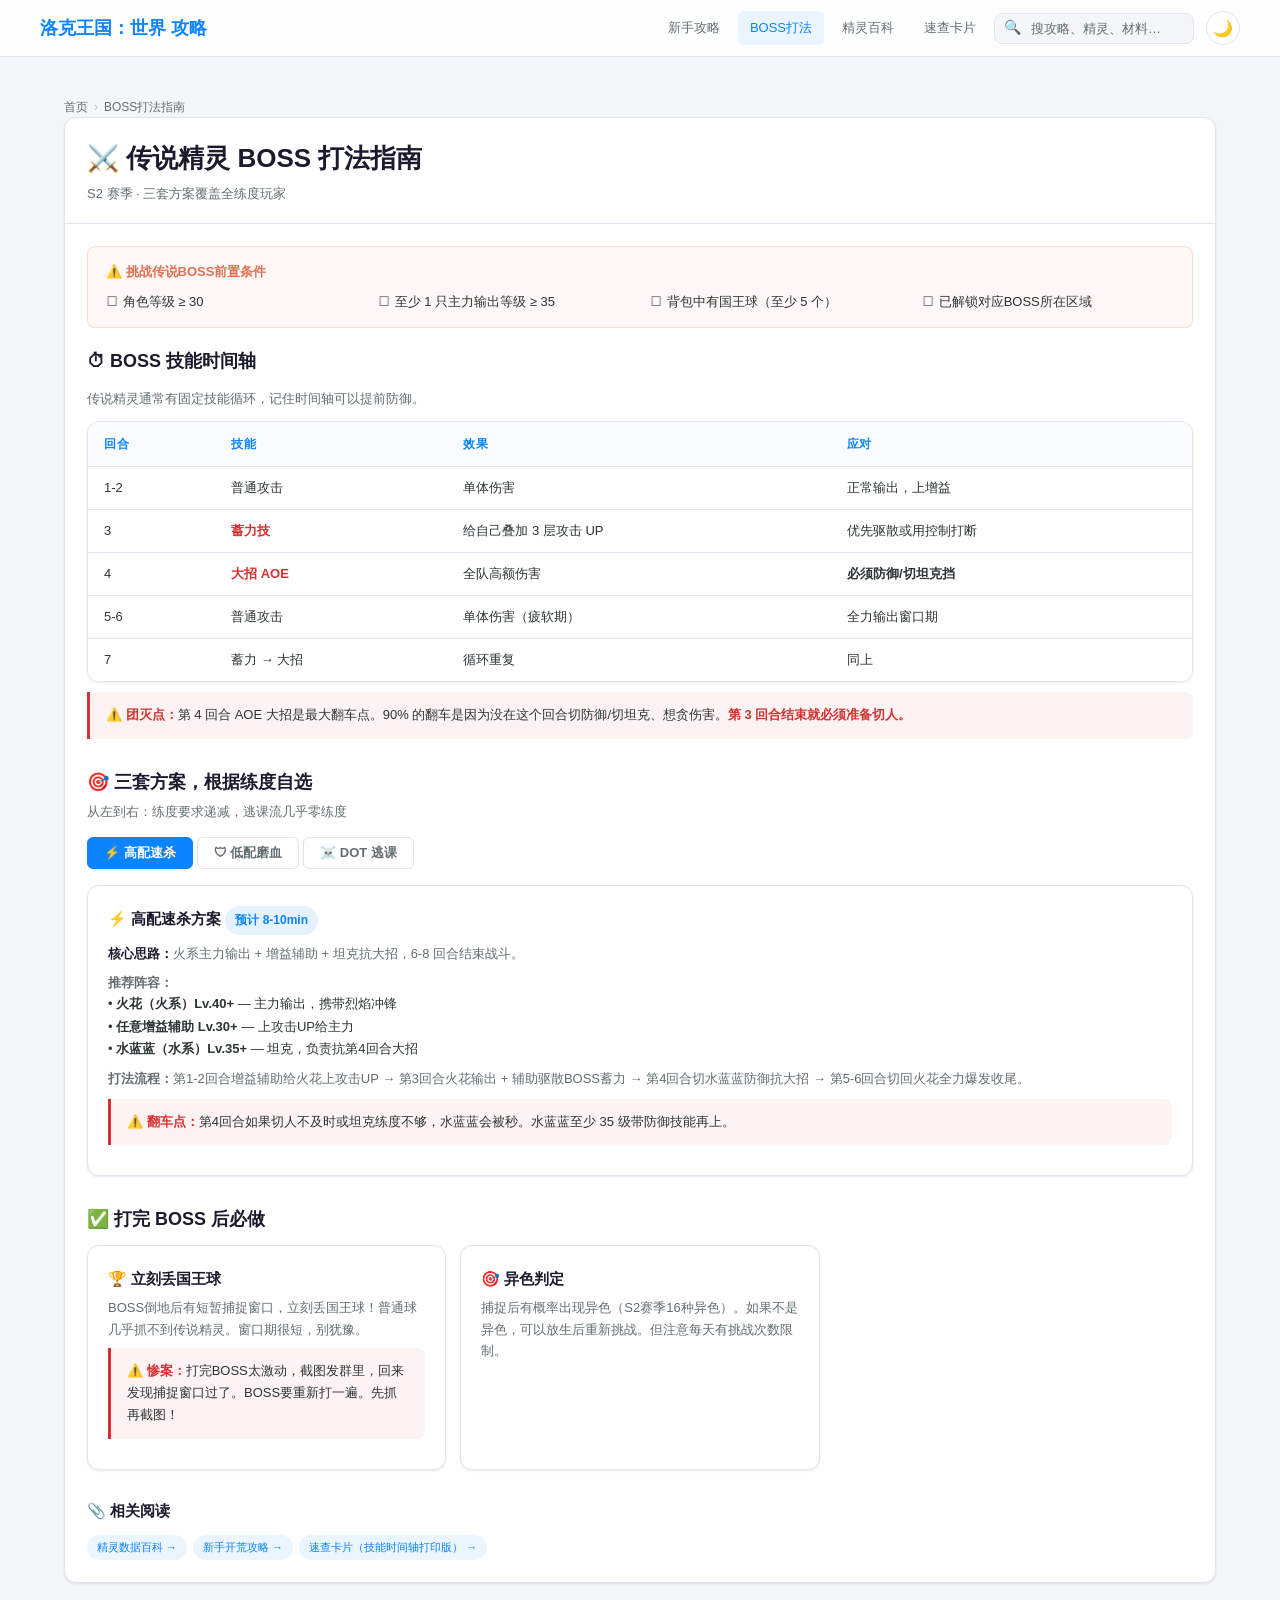
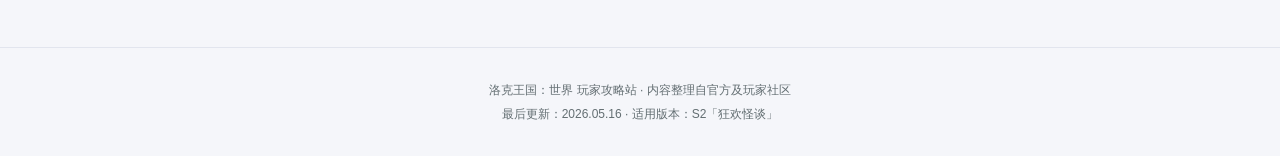
==== guide-boss.html @ e51245d8 "洛克王国世界攻略站 MVP 5个页面：首页导航枢纽、新手攻略详情（前置条件+失败点+多方案+时间预估）、BOSS打法（高配/低配/逃课三方案）、精灵数据百科（网状关联）、速查卡片（移动端打卡清单）  " ====
<!DOCTYPE html>
<html lang="zh-CN">
<head>
<meta charset="UTF-8">
<meta name="viewport" content="width=device-width, initial-scale=1.0">
<title>BOSS打法指南 — 洛克王国：世界 攻略站</title>
<meta name="description" content="洛克王国：世界 传说精灵BOSS打法。高配速杀 / 低配磨血 / DOT逃课三套方案，附BOSS技能时间轴、失败点标注、预计耗时。">
<link rel="stylesheet" href="css/style.css">

<script type="application/ld+json">
{
  "@context": "https://schema.org",
  "@type": "Article",
  "headline": "洛克王国：世界 传说精灵BOSS打法指南 — 三套方案覆盖全练度",
  "description": "高配速杀 / 低配磨血 / DOT逃课，附BOSS技能时间轴与失败点标注。",
  "datePublished": "2026-04-10",
  "dateModified": "2026-05-16"
}
</script>
<script type="application/ld+json">
{
  "@context": "https://schema.org",
  "@type": "BreadcrumbList",
  "itemListElement": [
    { "@type": "ListItem", "position": 1, "name": "首页", "item": "https://roco-guide.example.com/" },
    { "@type": "ListItem", "position": 2, "name": "BOSS打法指南", "item": "https://roco-guide.example.com/guide-boss.html" }
  ]
}
</script>
</head>
<body>

<nav class="nav">
  <div class="nav-inner">
    <a href="index.html" class="nav-logo">洛克王国：世界 攻略</a>
    <a href="guide-newbie.html" class="nav-link">新手攻略</a>
    <a href="guide-boss.html" class="nav-link active">BOSS打法</a>
    <a href="pets.html" class="nav-link">精灵百科</a>
    <a href="quick-ref.html" class="nav-link">速查卡片</a>
    <div class="search-wrap">
      <span class="search-icon">🔍</span>
      <input type="text" class="search-input" placeholder="搜攻略、精灵、材料…" id="searchInput" autocomplete="off">
      <div class="search-results" id="searchResults"></div>
    </div>
    <button class="theme-toggle" onclick="toggleTheme()" title="切换亮色/暗色模式">🌙</button>
  </div>
</nav>

<main class="main">

  <nav class="breadcrumb" aria-label="面包屑导航">
    <a href="index.html">首页</a> <span class="sep">›</span> BOSS打法指南
  </nav>

  <article class="guide-card">

    <div class="guide-card-header">
      <div>
        <h1 style="font-size:clamp(20px,3.5vw,26px);font-weight:800;color:var(--text-heading);">⚔️ 传说精灵 BOSS 打法指南</h1>
        <p style="font-size:13px;color:var(--text-dim);margin-top:2px;">S2 赛季 · 三套方案覆盖全练度玩家</p>
      </div>
    </div>

    <div class="guide-card-body">

      <!-- 前置条件 -->
      <div class="prereq-list">
        <h4>⚠️ 挑战传说BOSS前置条件</h4>
        <ul>
          <li>角色等级 ≥ 30</li>
          <li>至少 1 只主力输出等级 ≥ 35</li>
          <li>背包中有国王球（至少 5 个）</li>
          <li>已解锁对应BOSS所在区域</li>
        </ul>
      </div>

      <!-- BOSS 技能时间轴 — 速查卡片风格 -->
      <section style="margin-bottom:28px;">
        <h2 style="font-size:18px;font-weight:700;color:var(--text-heading);margin-bottom:12px;">⏱ BOSS 技能时间轴</h2>
        <p style="font-size:13px;color:var(--text-dim);margin-bottom:10px;">传说精灵通常有固定技能循环，记住时间轴可以提前防御。</p>

        <div class="table-wrap">
          <table>
            <thead>
              <tr><th>回合</th><th>技能</th><th>效果</th><th>应对</th></tr>
            </thead>
            <tbody>
              <tr><td>1-2</td><td>普通攻击</td><td>单体伤害</td><td>正常输出，上增益</td></tr>
              <tr><td>3</td><td><span style="color:var(--danger);font-weight:600;">蓄力技</span></td><td>给自己叠加 3 层攻击 UP</td><td>优先驱散或用控制打断</td></tr>
              <tr><td>4</td><td><span style="color:var(--danger);font-weight:600;">大招 AOE</span></td><td>全队高额伤害</td><td><strong>必须防御/切坦克挡</strong></td></tr>
              <tr><td>5-6</td><td>普通攻击</td><td>单体伤害（疲软期）</td><td>全力输出窗口期</td></tr>
              <tr><td>7</td><td>蓄力 → 大招</td><td>循环重复</td><td>同上</td></tr>
            </tbody>
          </table>
        </div>

        <div class="fail-point" style="margin-top:10px;">
          <strong>⚠️ 团灭点：</strong>第 4 回合 AOE 大招是最大翻车点。90% 的翻车是因为没在这个回合切防御/切坦克、想贪伤害。<strong>第 3 回合结束就必须准备切人。</strong>
        </div>
      </section>

      <!-- 三套方案 -->
      <section id="solutions" style="margin-bottom:28px;">
        <h2 style="font-size:18px;font-weight:700;color:var(--text-heading);margin-bottom:4px;">🎯 三套方案，根据练度自选</h2>
        <p style="font-size:13px;color:var(--text-dim);margin-bottom:14px;">从左到右：练度要求递减，逃课流几乎零练度</p>

        <div class="solution-tabs">
          <button class="solution-tab active" onclick="switchBossSolution(this, 'boss-high')">⚡ 高配速杀</button>
          <button class="solution-tab" onclick="switchBossSolution(this, 'boss-low')">🛡 低配磨血</button>
          <button class="solution-tab" onclick="switchBossSolution(this, 'boss-cheese')">☠️ DOT 逃课</button>
        </div>

        <!-- 高配速杀 -->
        <div class="solution-content" id="boss-high">
          <div class="card" style="margin-top:12px;">
            <h3>⚡ 高配速杀方案 <span class="time-badge">预计 8-10min</span></h3>
            <div style="margin-top:8px;">
              <p style="font-size:13px;color:var(--text-dim);margin-bottom:8px;"><strong style="color:var(--text-heading);">核心思路：</strong>火系主力输出 + 增益辅助 + 坦克抗大招，6-8 回合结束战斗。</p>
              <p><strong>推荐阵容：</strong></p>
              <ul style="list-style:none;font-size:13px;">
                <li>• <strong>火花（火系）Lv.40+</strong> — 主力输出，携带烈焰冲锋</li>
                <li>• <strong>任意增益辅助 Lv.30+</strong> — 上攻击UP给主力</li>
                <li>• <strong>水蓝蓝（水系）Lv.35+</strong> — 坦克，负责抗第4回合大招</li>
              </ul>
              <p style="font-size:13px;color:var(--text-dim);margin-top:8px;"><strong>打法流程：</strong>第1-2回合增益辅助给火花上攻击UP → 第3回合火花输出 + 辅助驱散BOSS蓄力 → 第4回合切水蓝蓝防御抗大招 → 第5-6回合切回火花全力爆发收尾。</p>

              <div class="fail-point" style="margin-top:10px;">
                <strong>⚠️ 翻车点：</strong>第4回合如果切人不及时或坦克练度不够，水蓝蓝会被秒。水蓝蓝至少 35 级带防御技能再上。
              </div>
            </div>
          </div>
        </div>

        <!-- 低配磨血 -->
        <div class="solution-content" id="boss-low" style="display:none;">
          <div class="card" style="margin-top:12px;">
            <h3>🛡 低配磨血方案 <span class="time-badge">预计 20-25min</span></h3>
            <div style="margin-top:8px;">
              <p style="font-size:13px;color:var(--text-dim);margin-bottom:8px;"><strong style="color:var(--text-heading);">核心思路：</strong>不需要高练度输出，用双坦克轮流抗伤害 + 治疗续航，磨到BOSS技能用完。</p>
              <p><strong>推荐阵容：</strong></p>
              <ul style="list-style:none;font-size:13px;">
                <li>• <strong>水蓝蓝（水系）Lv.30+</strong> — 主坦克 + 治疗</li>
                <li>• <strong>喵喵（草系）Lv.30+</strong> — 副坦克 + 回血</li>
                <li>• <strong>任意输出 Lv.30+</strong> — 等BOSS疲软期再输出</li>
              </ul>
              <p style="font-size:13px;color:var(--text-dim);margin-top:8px;"><strong>打法流程：</strong>全程防御姿态，只在第5-6回合疲软期切换输出。BOSS蓄力放大招时双坦克轮流抗。带足回复道具。</p>

              <div class="fail-point" style="margin-top:10px;">
                <strong>⚠️ 翻车点：</strong>磨血时间太长（20min+），容易注意力分散错过第4/7回合大招。建议开着技能时间轴对着打。另外回复道具要带够，至少 10 瓶高级回复药。
              </div>
            </div>
          </div>
        </div>

        <!-- DOT 逃课 -->
        <div class="solution-content" id="boss-cheese" style="display:none;">
          <div class="card" style="margin-top:12px;">
            <h3>☠️ DOT 逃课流（练度无要求）<span class="time-badge">预计 5-8min</span></h3>
            <div style="margin-top:8px;">
              <p style="font-size:13px;color:var(--text-dim);margin-bottom:8px;"><strong style="color:var(--text-heading);">核心思路：</strong>利用「毒雾」机制将BOSS增益层数转化为剧毒伤害，无视练度直接秒杀。</p>
              <p><strong>必需精灵：</strong></p>
              <ul style="list-style:none;font-size:13px;">
                <li>• <strong>嘟嘟锅（进化后）</strong> — 学「毒雾」技能</li>
                <li>• <strong>任意坦克 Lv.20+</strong> — 撑过前3回合即可</li>
              </ul>

              <ol class="step-list" style="margin-top:10px;">
                <li>坦克顶住前 3 回合，等 BOSS 叠出 <strong>3 层增益</strong></li>
                <li>第 3 回合结束时换嘟嘟锅上场</li>
                <li>第 4 回合嘟嘟锅释放<strong>「毒雾」</strong> — 3 层增益 × 毒雾倍率 = <strong style="color:var(--danger);">直接秒杀</strong></li>
              </ol>

              <div class="info-box" style="margin-top:10px;">
                <strong>原理：</strong>毒雾效果为「将目标每层增益转化为固定伤害」。传说BOSS通常在第3回合叠3层攻击UP，毒雾结算 3 层 × 转化倍率，伤害远超BOSS血量上限，直接秒杀。这个机制对所有传说BOSS都有效。
              </div>

              <div class="fail-point" style="margin-top:10px;">
                <strong>⚠️ 翻车点：</strong>必须等BOSS叠满 3 层增益再放毒雾。只叠了 1-2 层就放，伤害不够秒不掉。另外嘟嘟锅速度偏慢，如果被BOSS先手秒了就白费。建议带个加速性格的嘟嘟锅，或给嘟嘟锅先上速度UP。
              </div>
            </div>
          </div>
        </div>
      </section>

      <!-- 打完后的操作 -->
      <section style="margin-bottom:28px;">
        <h2 style="font-size:18px;font-weight:700;color:var(--text-heading);margin-bottom:10px;">✅ 打完 BOSS 后必做</h2>
        <div class="grid">
          <div class="card">
            <h3>🏆 立刻丢国王球</h3>
            <p>BOSS倒地后有短暂捕捉窗口，立刻丢国王球！普通球几乎抓不到传说精灵。窗口期很短，别犹豫。</p>
            <div class="fail-point" style="margin-top:8px;">
              <strong>⚠️ 惨案：</strong>打完BOSS太激动，截图发群里，回来发现捕捉窗口过了。BOSS要重新打一遍。先抓再截图！
            </div>
          </div>

          <div class="card">
            <h3>🎯 异色判定</h3>
            <p>捕捉后有概率出现异色（S2赛季16种异色）。如果不是异色，可以放生后重新挑战。但注意每天有挑战次数限制。</p>
          </div>
        </div>
      </section>

      <!-- 关联阅读 -->
      <section>
        <h3 style="font-size:15px;font-weight:700;color:var(--text-heading);margin-bottom:8px;">📎 相关阅读</h3>
        <div class="related-tags">
          <a href="pets.html">精灵数据百科 →</a>
          <a href="guide-newbie.html">新手开荒攻略 →</a>
          <a href="quick-ref.html">速查卡片（技能时间轴打印版） →</a>
        </div>
      </section>

    </div>
  </article>

</main>

<footer class="footer">
  <p>洛克王国：世界 玩家攻略站 · 内容整理自官方及玩家社区</p>
  <p style="margin-top:4px;">最后更新：2026.05.16 · 适用版本：S2「狂欢怪谈」</p>
</footer>

<script>
function switchBossSolution(btn, targetId) {
  btn.parentElement.querySelectorAll('.solution-tab').forEach(t => t.classList.remove('active'));
  btn.classList.add('active');
  btn.closest('section').querySelectorAll('.solution-content').forEach(c => c.style.display = 'none');
  document.getElementById(targetId).style.display = 'block';
}
</script>
<script src="js/main.js"></script>
</body>
</html>
---- css/style.css ----
/* ===== 洛克王国：世界 攻略站 — 全局样式 ===== */

/* --- 亮色主题（默认） --- */
:root {
  --bg: #f5f6fa;
  --bg-card: #ffffff;
  --bg-nav: rgba(255,255,255,0.9);
  --border: #e2e5ee;
  --text: #2d3436;
  --text-dim: #636e72;
  --text-heading: #1a1c2e;
  --accent: #0a84ff;
  --accent2: #e17055;
  --accent3: #00b894;
  --fire: #d63031;
  --water: #0984e3;
  --grass: #00b894;
  --mech: #636e72;
  --ice: #74b9ff;
  --danger: #d63031;
  --warning: #fdcb6e;
  --shadow: 0 1px 3px rgba(0,0,0,0.06), 0 1px 2px rgba(0,0,0,0.04);
  --shadow-lg: 0 8px 30px rgba(0,0,0,0.08);
  --radius: 12px;
  --radius-sm: 8px;
}

/* --- 暗色主题 --- */
[data-theme="dark"] {
  --bg: #0a0e17;
  --bg-card: #141b26;
  --bg-nav: rgba(10,14,23,0.88);
  --border: #1e2a3a;
  --text: #c8d6e5;
  --text-dim: #7a8ba0;
  --text-heading: #e8edf3;
  --accent: #4fc3f7;
  --accent2: #ffb74d;
  --accent3: #81c784;
  --fire: #ef5350;
  --water: #42a5f5;
  --grass: #66bb6a;
  --mech: #b0bec5;
  --ice: #81d4fa;
  --danger: #ef5350;
  --warning: #ffb74d;
  --shadow: 0 1px 3px rgba(0,0,0,0.2);
  --shadow-lg: 0 8px 30px rgba(0,0,0,0.4);
}

/* --- 基础重置 --- */
*, *::before, *::after { margin: 0; padding: 0; box-sizing: border-box; }

html { scroll-behavior: smooth; }

body {
  font-family: -apple-system, BlinkMacSystemFont, "Segoe UI", "Noto Sans SC", "PingFang SC", "Microsoft YaHei", sans-serif;
  background: var(--bg);
  color: var(--text);
  line-height: 1.7;
  min-height: 100vh;
  transition: background 0.3s, color 0.3s;
}

a { color: var(--accent); text-decoration: none; }
a:hover { text-decoration: underline; }

img { max-width: 100%; height: auto; }

/* --- 导航栏 --- */
.nav {
  position: sticky;
  top: 0;
  z-index: 100;
  background: var(--bg-nav);
  backdrop-filter: blur(12px);
  -webkit-backdrop-filter: blur(12px);
  border-bottom: 1px solid var(--border);
  padding: 0 24px;
}

.nav-inner {
  max-width: 1200px;
  margin: 0 auto;
  display: flex;
  align-items: center;
  height: 56px;
  gap: 6px;
}

.nav-logo {
  font-size: 18px;
  font-weight: 700;
  color: var(--accent);
  text-decoration: none;
  white-space: nowrap;
  margin-right: auto;
}

.nav-link {
  color: var(--text-dim);
  text-decoration: none;
  font-size: 13px;
  padding: 6px 12px;
  border-radius: 6px;
  transition: all 0.2s;
  white-space: nowrap;
}

.nav-link:hover, .nav-link.active {
  color: var(--accent);
  background: color-mix(in srgb, var(--accent) 8%, transparent);
}

/* 主题切换按钮 */
.theme-toggle {
  background: none;
  border: 1px solid var(--border);
  color: var(--text);
  width: 34px;
  height: 34px;
  border-radius: 50%;
  cursor: pointer;
  font-size: 16px;
  display: flex;
  align-items: center;
  justify-content: center;
  transition: all 0.2s;
  margin-left: 6px;
}

.theme-toggle:hover { border-color: var(--accent); color: var(--accent); }

/* --- 面包屑 --- */
.breadcrumb {
  display: flex;
  gap: 6px;
  align-items: center;
  font-size: 12px;
  color: var(--text-dim);
  padding: 16px 0 0;
  flex-wrap: wrap;
}

.breadcrumb a { color: var(--text-dim); }
.breadcrumb a:hover { color: var(--accent); }
.breadcrumb .sep { opacity: 0.4; }

/* --- 主容器 --- */
.main {
  max-width: 1200px;
  margin: 0 auto;
  padding: 24px 24px 64px;
}

/* --- 首页英雄 --- */
.hero {
  text-align: center;
  padding: 40px 0 32px;
}

.hero h1 {
  font-size: clamp(26px, 4.5vw, 40px);
  font-weight: 800;
  color: var(--text-heading);
  margin-bottom: 10px;
}

.hero p {
  color: var(--text-dim);
  font-size: 15px;
  max-width: 520px;
  margin: 0 auto;
}

.hero-badges {
  display: flex;
  gap: 8px;
  justify-content: center;
  flex-wrap: wrap;
  margin-top: 16px;
}

/* --- 区块 --- */
.section { margin-top: 44px; }

.section-title {
  font-size: 20px;
  font-weight: 700;
  color: var(--text-heading);
  margin-bottom: 4px;
  display: flex;
  align-items: center;
  gap: 8px;
}

.section-desc { color: var(--text-dim); font-size: 13px; margin-bottom: 18px; }

/* --- 网格 --- */
.grid { display: grid; grid-template-columns: repeat(auto-fill, minmax(270px, 1fr)); gap: 14px; }
.grid-2 { display: grid; grid-template-columns: repeat(auto-fill, minmax(360px, 1fr)); gap: 14px; }

/* --- 卡片 --- */
.card {
  background: var(--bg-card);
  border: 1px solid var(--border);
  border-radius: var(--radius);
  padding: 20px;
  box-shadow: var(--shadow);
  transition: border-color 0.2s, box-shadow 0.2s, transform 0.15s;
}

.card:hover {
  border-color: color-mix(in srgb, var(--accent) 30%, transparent);
  box-shadow: var(--shadow-lg);
  transform: translateY(-1px);
}

.card h3 { font-size: 15px; font-weight: 600; color: var(--text-heading); margin-bottom: 6px; }
.card p { font-size: 13px; color: var(--text-dim); line-height: 1.65; }

.card-link {
  display: block;
  text-decoration: none;
  color: inherit;
}

.card-link:hover { text-decoration: none; }

/* --- 攻略详情卡片 --- */
.guide-card {
  background: var(--bg-card);
  border: 1px solid var(--border);
  border-radius: var(--radius);
  box-shadow: var(--shadow);
  overflow: hidden;
}

.guide-card-header {
  padding: 18px 22px;
  border-bottom: 1px solid var(--border);
  display: flex;
  align-items: center;
  justify-content: space-between;
  flex-wrap: wrap;
  gap: 10px;
}

.guide-card-body { padding: 22px; }

/* --- 前置条件清单 --- */
.prereq-list {
  background: color-mix(in srgb, var(--accent2) 6%, transparent);
  border: 1px solid color-mix(in srgb, var(--accent2) 20%, transparent);
  border-radius: var(--radius-sm);
  padding: 14px 18px;
  margin-bottom: 18px;
}

.prereq-list h4 {
  font-size: 13px;
  font-weight: 700;
  color: var(--accent2);
  margin-bottom: 8px;
}

.prereq-list ul {
  list-style: none;
  display: grid;
  grid-template-columns: repeat(auto-fill, minmax(200px, 1fr));
  gap: 5px 20px;
}

.prereq-list li { font-size: 13px; color: var(--text); }
.prereq-list li::before { content: "☐ "; color: var(--text-dim); }
.prereq-list li.met::before { content: "☑ "; color: var(--accent3); }

/* --- 时间预估 --- */
.time-badge {
  display: inline-flex;
  align-items: center;
  gap: 4px;
  padding: 4px 10px;
  border-radius: 20px;
  font-size: 12px;
  font-weight: 600;
  background: color-mix(in srgb, var(--accent) 10%, transparent);
  color: var(--accent);
}

/* --- 多方案标签 --- */
.solution-tabs {
  display: flex;
  gap: 4px;
  margin-bottom: 16px;
  flex-wrap: wrap;
}

.solution-tab {
  padding: 6px 16px;
  border-radius: 6px;
  font-size: 13px;
  font-weight: 600;
  border: 1px solid var(--border);
  background: var(--bg-card);
  color: var(--text-dim);
  cursor: pointer;
  transition: all 0.2s;
}

.solution-tab.active {
  background: var(--accent);
  color: #fff;
  border-color: var(--accent);
}

.solution-tab:hover:not(.active) { border-color: var(--accent); color: var(--accent); }

/* --- 失败点标注 --- */
.fail-point {
  background: color-mix(in srgb, var(--danger) 6%, transparent);
  border-left: 3px solid var(--danger);
  padding: 12px 16px;
  border-radius: 0 var(--radius-sm) var(--radius-sm) 0;
  font-size: 13px;
  margin: 10px 0;
}

.fail-point strong { color: var(--danger); }

/* --- 提示条 --- */
.tip {
  background: color-mix(in srgb, var(--accent2) 6%, transparent);
  border-left: 3px solid var(--accent2);
  padding: 12px 16px;
  border-radius: 0 var(--radius-sm) var(--radius-sm) 0;
  font-size: 13px;
  margin: 10px 0;
}

.tip strong { color: var(--accent2); }

.info-box {
  background: color-mix(in srgb, var(--accent) 5%, transparent);
  border-left: 3px solid var(--accent);
  padding: 12px 16px;
  border-radius: 0 var(--radius-sm) var(--radius-sm) 0;
  font-size: 13px;
  margin: 10px 0;
}

/* --- 标签 --- */
.tag {
  display: inline-block;
  padding: 2px 8px;
  border-radius: 4px;
  font-size: 11px;
  font-weight: 600;
  margin-right: 3px;
}

.tag-fire { background: color-mix(in srgb, var(--fire) 15%, transparent); color: var(--fire); }
.tag-water { background: color-mix(in srgb, var(--water) 15%, transparent); color: var(--water); }
.tag-grass { background: color-mix(in srgb, var(--grass) 15%, transparent); color: var(--grass); }
.tag-mech { background: color-mix(in srgb, var(--mech) 15%, transparent); color: var(--mech); }
.tag-ice { background: color-mix(in srgb, var(--ice) 15%, transparent); color: var(--ice); }
.tag-accent { background: color-mix(in srgb, var(--accent) 15%, transparent); color: var(--accent); }
.tag-accent2 { background: color-mix(in srgb, var(--accent2) 15%, transparent); color: var(--accent2); }

/* 徽章 */
.badge {
  padding: 5px 14px;
  border-radius: 20px;
  font-size: 12px;
  font-weight: 600;
}

.badge-fire { background: color-mix(in srgb, var(--fire) 12%, transparent); color: var(--fire); }
.badge-water { background: color-mix(in srgb, var(--water) 12%, transparent); color: var(--water); }
.badge-grass { background: color-mix(in srgb, var(--grass) 12%, transparent); color: var(--grass); }
.badge-accent { background: color-mix(in srgb, var(--accent) 12%, transparent); color: var(--accent); }

/* --- 速查卡片 --- */
.quick-card {
  background: var(--bg-card);
  border: 1px solid var(--border);
  border-radius: var(--radius);
  padding: 14px 16px;
  box-shadow: var(--shadow);
}

.quick-card h4 {
  font-size: 14px;
  font-weight: 700;
  color: var(--text-heading);
  margin-bottom: 8px;
  padding-bottom: 6px;
  border-bottom: 2px solid var(--accent);
}

.quick-row {
  display: flex;
  justify-content: space-between;
  padding: 5px 0;
  font-size: 14px;
  border-bottom: 1px solid color-mix(in srgb, var(--border) 50%, transparent);
}

.quick-row:last-child { border-bottom: none; }
.quick-label { color: var(--text-dim); font-size: 13px; }
.quick-val { font-weight: 600; color: var(--text-heading); font-size: 14px; }

/* --- 精灵网格卡片 --- */
.pet-card {
  background: var(--bg-card);
  border: 1px solid var(--border);
  border-radius: var(--radius);
  overflow: hidden;
  box-shadow: var(--shadow);
  transition: border-color 0.2s, box-shadow 0.2s;
}

.pet-card:hover {
  border-color: color-mix(in srgb, var(--accent) 30%, transparent);
  box-shadow: var(--shadow-lg);
}

.pet-header {
  padding: 14px 16px;
  display: flex;
  align-items: center;
  gap: 12px;
}

.pet-avatar {
  width: 48px;
  height: 48px;
  border-radius: 10px;
  background: linear-gradient(135deg, color-mix(in srgb, var(--accent) 15%, transparent), color-mix(in srgb, var(--accent2) 8%, transparent));
  display: flex;
  align-items: center;
  justify-content: center;
  font-size: 24px;
  flex-shrink: 0;
}

.pet-info h4 { font-size: 14px; font-weight: 600; color: var(--text-heading); margin-bottom: 2px; }

.pet-body { padding: 0 16px 14px; }

.pet-stat-row {
  display: flex;
  justify-content: space-between;
  font-size: 12px;
  padding: 4px 0;
  border-bottom: 1px solid color-mix(in srgb, var(--border) 40%, transparent);
}

.pet-stat-row:last-child { border: none; }
.pet-stat-label { color: var(--text-dim); }
.pet-stat-val { color: var(--accent2); font-weight: 600; }

/* --- 表格 --- */
.table-wrap {
  overflow-x: auto;
  border: 1px solid var(--border);
  border-radius: var(--radius);
  box-shadow: var(--shadow);
}

table {
  width: 100%;
  border-collapse: collapse;
  font-size: 13px;
}

th {
  background: color-mix(in srgb, var(--bg) 50%, var(--bg-card));
  padding: 12px 16px;
  text-align: left;
  font-weight: 600;
  white-space: nowrap;
  color: var(--accent);
  font-size: 12px;
  text-transform: uppercase;
  letter-spacing: 0.5px;
}

td {
  padding: 10px 16px;
  border-top: 1px solid var(--border);
  white-space: nowrap;
  background: var(--bg-card);
}

tr:hover td { background: color-mix(in srgb, var(--accent) 3%, var(--bg-card)); }

/* --- 步骤列表 --- */
.step-list { counter-reset: step; list-style: none; }

.step-list li {
  counter-increment: step;
  padding: 10px 0 10px 36px;
  position: relative;
  font-size: 14px;
  border-left: 1px solid var(--border);
  margin-left: 11px;
}

.step-list li::before {
  content: counter(step);
  position: absolute;
  left: -15px;
  top: 8px;
  width: 28px;
  height: 28px;
  border-radius: 50%;
  background: var(--accent);
  color: #fff;
  font-size: 12px;
  font-weight: 700;
  display: flex;
  align-items: center;
  justify-content: center;
}

.step-list li:last-child { border-left: none; }

/* --- 关联标签区 --- */
.related-tags {
  display: flex;
  flex-wrap: wrap;
  gap: 6px;
  margin-top: 12px;
}

.related-tags a {
  display: inline-block;
  padding: 3px 10px;
  border-radius: 14px;
  font-size: 11px;
  background: color-mix(in srgb, var(--accent) 8%, transparent);
  color: var(--accent);
  text-decoration: none;
  transition: all 0.2s;
}

.related-tags a:hover { background: color-mix(in srgb, var(--accent) 18%, transparent); }

/* --- 兑换码卡片 --- */
.code-card {
  background: var(--bg-card);
  border: 1px dashed var(--accent2);
  border-radius: var(--radius);
  padding: 16px 20px;
  display: flex;
  align-items: center;
  justify-content: space-between;
  flex-wrap: wrap;
  gap: 12px;
  box-shadow: var(--shadow);
}

.code-text {
  font-family: "Consolas", "Courier New", monospace;
  font-size: 18px;
  font-weight: 700;
  color: var(--accent2);
  letter-spacing: 1px;
}

.copy-btn {
  background: color-mix(in srgb, var(--accent2) 12%, transparent);
  color: var(--accent2);
  border: 1px solid color-mix(in srgb, var(--accent2) 25%, transparent);
  padding: 6px 16px;
  border-radius: 6px;
  cursor: pointer;
  font-size: 13px;
  transition: all 0.2s;
}

.copy-btn:hover { background: color-mix(in srgb, var(--accent2) 22%, transparent); }
.copy-btn.copied { background: color-mix(in srgb, var(--accent3) 15%, transparent); color: var(--accent3); border-color: color-mix(in srgb, var(--accent3) 25%, transparent); }

/* --- 搜索 --- */
.search-wrap { position: relative; }

.search-input {
  background: var(--bg);
  border: 1px solid var(--border);
  color: var(--text);
  padding: 7px 14px 7px 36px;
  border-radius: 8px;
  font-size: 13px;
  width: 200px;
  outline: none;
  transition: border-color 0.2s;
}

.search-input:focus { border-color: var(--accent); width: 260px; }
.search-input::placeholder { color: var(--text-dim); }

.search-icon {
  position: absolute;
  left: 10px;
  top: 50%;
  transform: translateY(-50%);
  color: var(--text-dim);
  font-size: 14px;
  pointer-events: none;
}

.search-results {
  display: none;
  position: absolute;
  top: 100%;
  right: 0;
  width: 340px;
  max-height: 400px;
  overflow-y: auto;
  background: var(--bg-card);
  border: 1px solid var(--border);
  border-radius: 10px;
  margin-top: 6px;
  padding: 6px;
  box-shadow: var(--shadow-lg);
  z-index: 50;
}

.search-results.show { display: block; }

.search-result-item {
  padding: 10px 12px;
  border-radius: 6px;
  cursor: pointer;
  font-size: 13px;
  transition: background 0.15s;
}

.search-result-item:hover { background: color-mix(in srgb, var(--accent) 8%, transparent); }
.search-result-item .label { color: var(--text-dim); font-size: 11px; margin-top: 2px; }
.no-results { text-align: center; padding: 20px; color: var(--text-dim); font-size: 13px; }

/* --- 页脚 --- */
.footer {
  text-align: center;
  padding: 32px 24px;
  color: var(--text-dim);
  font-size: 12px;
  border-top: 1px solid var(--border);
}

/* --- 高亮动画 --- */
.highlight {
  animation: highlightPulse 1.5s ease-in-out;
}

@keyframes highlightPulse {
  0%, 100% { box-shadow: 0 0 0 rgba(10,132,255,0); }
  50% { box-shadow: 0 0 20px rgba(10,132,255,0.25); }
}

/* ===== 响应式 ===== */
@media (max-width: 768px) {
  .nav-link { display: none; }
  .nav-inner { gap: 2px; padding: 0 4px; }
  .grid { grid-template-columns: 1fr; }
  .grid-2 { grid-template-columns: 1fr; }
  .hero { padding: 24px 0 20px; }
  .main { padding: 12px 14px 48px; }
  .search-input { width: 130px; }
  .search-input:focus { width: 180px; }
  .search-results { width: 280px; right: -20px; }
  .guide-card-header { padding: 12px 16px; }
  .guide-card-body { padding: 16px; }
  .quick-row { font-size: 15px; } /* 移动端字号更大 */
  .quick-label { font-size: 14px; }
  .quick-val { font-size: 15px; }
  .prereq-list ul { grid-template-columns: 1fr; }
  .step-list li { font-size: 14px; }
  .solution-tab { font-size: 13px; padding: 8px 14px; }
}

/* 打印样式 — 速查卡片友好 */
@media print {
  .nav, .footer, .search-wrap, .theme-toggle { display: none; }
  body { background: #fff; color: #000; }
  .card, .quick-card, .guide-card { border: 1px solid #ccc; box-shadow: none; break-inside: avoid; }
}
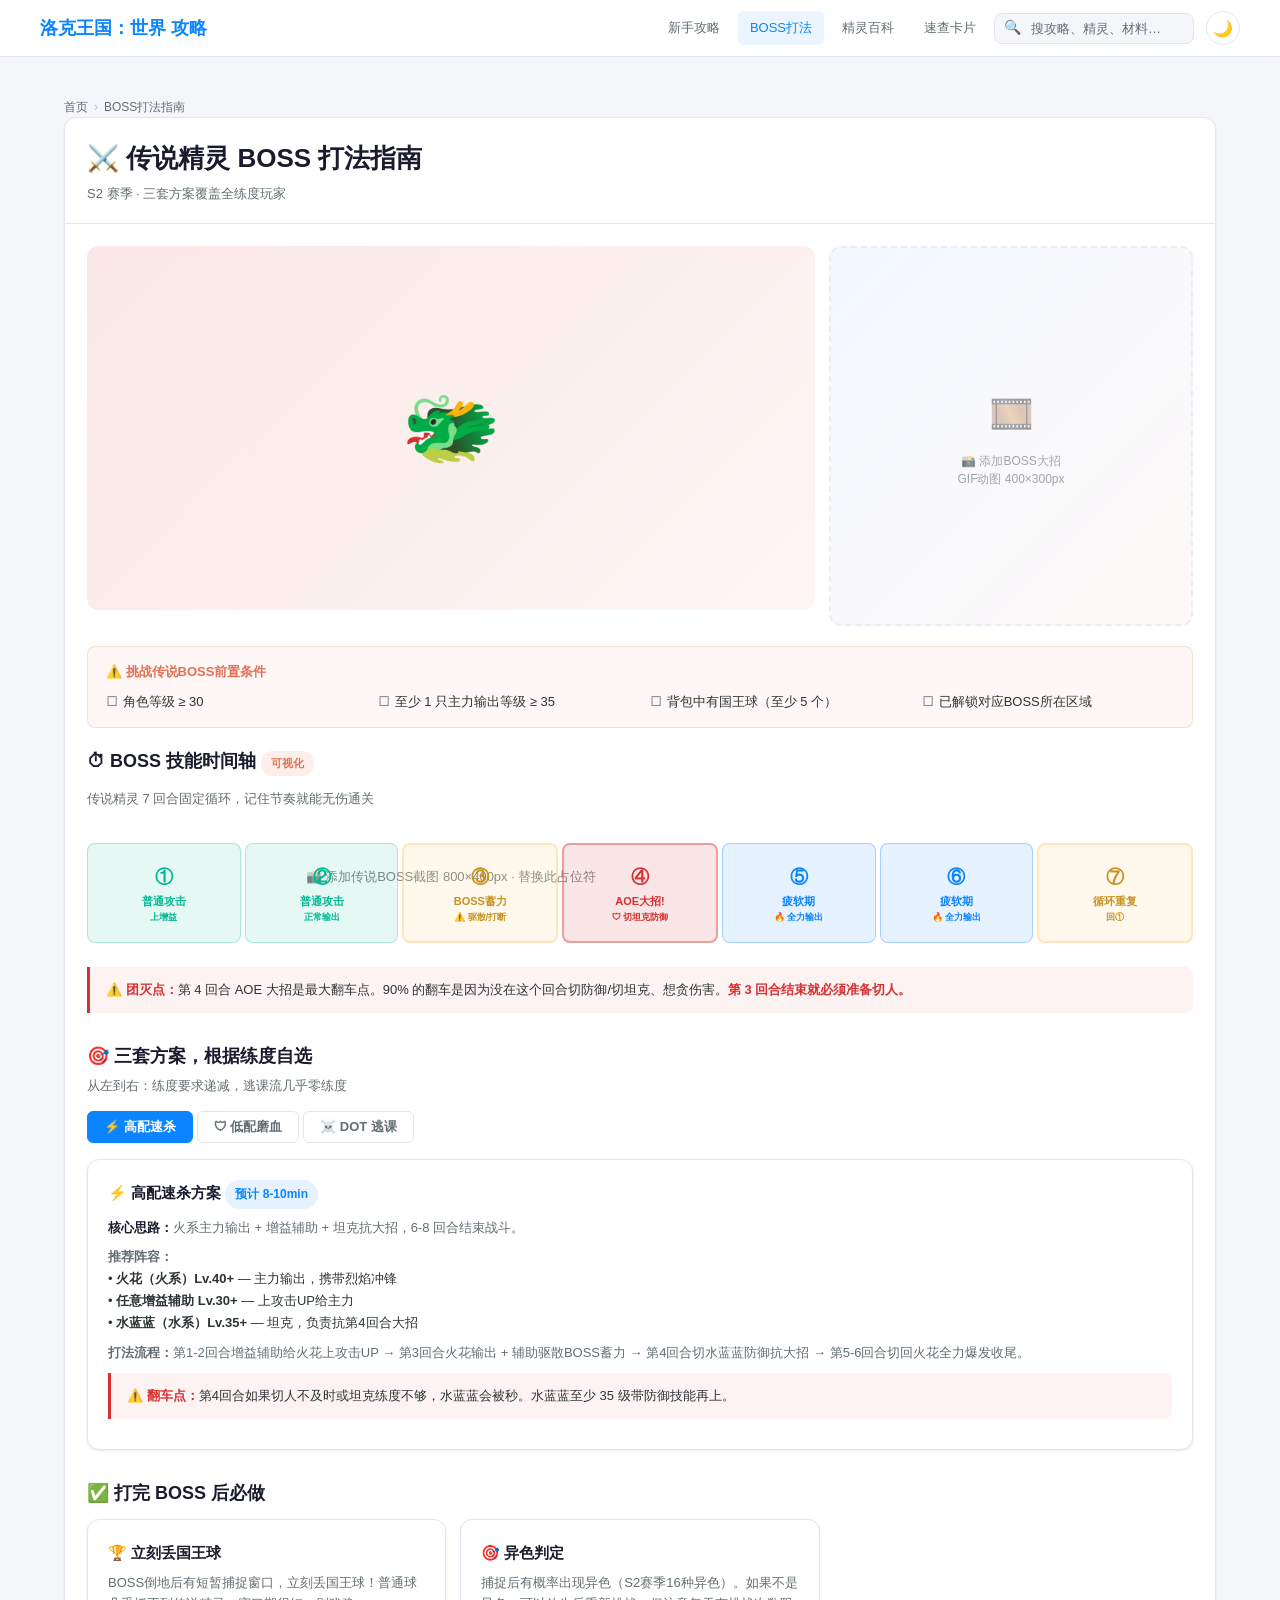
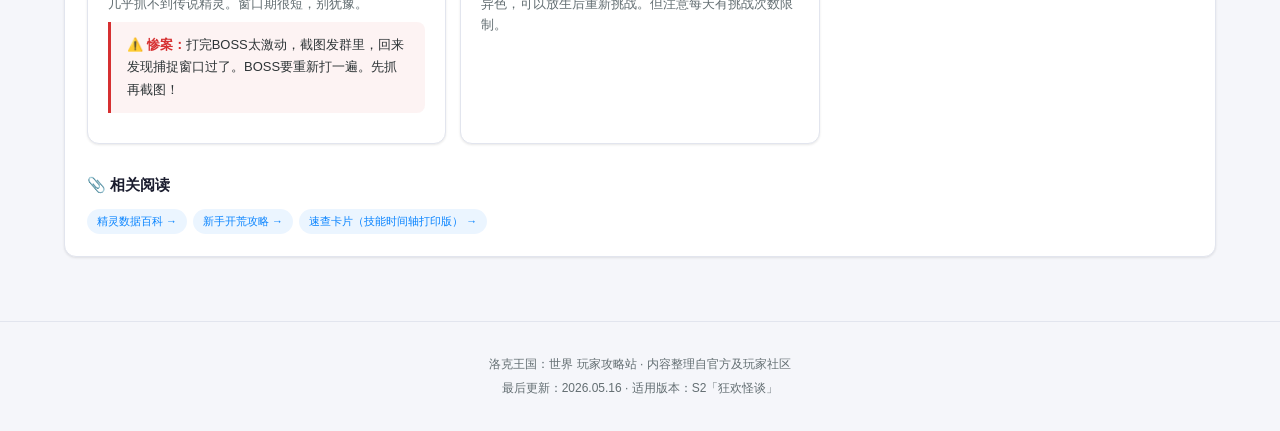
==== commit aa7d1b42: "媒体增强：图片框架+可视化时间轴+进化链+属性条+视频区 - 新增CSS：图片/视频容器、可视化技能时间轴、进化链动画、属性对比条 - index.html：英雄区主视觉图 + B站攻略视频区（懒加载" ====
--- a/guide-boss.html
+++ b/guide-boss.html
@@ -5,6 +5,15 @@
 <meta name="viewport" content="width=device-width, initial-scale=1.0">
 <title>BOSS打法指南 — 洛克王国：世界 攻略站</title>
 <meta name="description" content="洛克王国：世界 传说精灵BOSS打法。高配速杀 / 低配磨血 / DOT逃课三套方案，附BOSS技能时间轴、失败点标注、预计耗时。">
+<meta property="og:title" content="BOSS打法指南 — 洛克王国：世界 攻略站">
+<meta property="og:description" content="洛克王国：世界 传说精灵BOSS打法。高配速杀 / 低配磨血 / DOT逃课三套方案，附BOSS技能时间轴。">
+<meta property="og:url" content="https://kunzhangrelx007-sudo.github.io/roco-guide/guide-boss.html">
+<meta property="og:type" content="article">
+<meta property="og:site_name" content="洛克王国：世界 攻略站">
+<meta property="og:locale" content="zh_CN">
+<meta name="twitter:card" content="summary_large_image">
+<meta name="twitter:title" content="BOSS打法指南 — 洛克王国：世界 攻略站">
+<meta name="twitter:description" content="洛克王国：世界 传说精灵BOSS打法。高配速杀 / 低配磨血 / DOT逃课三套方案。">
 <link rel="stylesheet" href="css/style.css">
 
 <script type="application/ld+json">
@@ -22,8 +31,8 @@
   "@context": "https://schema.org",
   "@type": "BreadcrumbList",
   "itemListElement": [
-    { "@type": "ListItem", "position": 1, "name": "首页", "item": "https://roco-guide.example.com/" },
-    { "@type": "ListItem", "position": 2, "name": "BOSS打法指南", "item": "https://roco-guide.example.com/guide-boss.html" }
+    { "@type": "ListItem", "position": 1, "name": "首页", "item": "https://kunzhangrelx007-sudo.github.io/roco-guide/" },
+    { "@type": "ListItem", "position": 2, "name": "BOSS打法指南", "item": "https://kunzhangrelx007-sudo.github.io/roco-guide/guide-boss.html" }
   ]
 }
 </script>
@@ -63,6 +72,17 @@
 
     <div class="guide-card-body">
 
+      <!-- Boss 大图 + 动图演示区 -->
+      <div style="display:grid;grid-template-columns:2fr 1fr;gap:14px;margin-bottom:20px;">
+        <div class="boss-img-wrap">
+          🐲<br><span style="font-size:13px;opacity:0.6;position:absolute;bottom:12px;">📸 添加传说BOSS截图 800×400px · 替换此占位符</span>
+        </div>
+        <div class="img-placeholder" style="min-height:100%;">
+          <span class="placeholder-icon">🎞️</span>
+          <span class="placeholder-text">📸 添加BOSS大招<br>GIF动图 400×300px</span>
+        </div>
+      </div>
+
       <!-- 前置条件 -->
       <div class="prereq-list">
         <h4>⚠️ 挑战传说BOSS前置条件</h4>
@@ -74,24 +94,42 @@
         </ul>
       </div>
 
-      <!-- BOSS 技能时间轴 — 速查卡片风格 -->
+      <!-- BOSS 技能时间轴 — 可视化版本 -->
       <section style="margin-bottom:28px;">
-        <h2 style="font-size:18px;font-weight:700;color:var(--text-heading);margin-bottom:12px;">⏱ BOSS 技能时间轴</h2>
-        <p style="font-size:13px;color:var(--text-dim);margin-bottom:10px;">传说精灵通常有固定技能循环，记住时间轴可以提前防御。</p>
-
-        <div class="table-wrap">
-          <table>
-            <thead>
-              <tr><th>回合</th><th>技能</th><th>效果</th><th>应对</th></tr>
-            </thead>
-            <tbody>
-              <tr><td>1-2</td><td>普通攻击</td><td>单体伤害</td><td>正常输出，上增益</td></tr>
-              <tr><td>3</td><td><span style="color:var(--danger);font-weight:600;">蓄力技</span></td><td>给自己叠加 3 层攻击 UP</td><td>优先驱散或用控制打断</td></tr>
-              <tr><td>4</td><td><span style="color:var(--danger);font-weight:600;">大招 AOE</span></td><td>全队高额伤害</td><td><strong>必须防御/切坦克挡</strong></td></tr>
-              <tr><td>5-6</td><td>普通攻击</td><td>单体伤害（疲软期）</td><td>全力输出窗口期</td></tr>
-              <tr><td>7</td><td>蓄力 → 大招</td><td>循环重复</td><td>同上</td></tr>
-            </tbody>
-          </table>
+        <h2 style="font-size:18px;font-weight:700;color:var(--text-heading);margin-bottom:12px;">⏱ BOSS 技能时间轴 <span class="update-badge">可视化</span></h2>
+        <p style="font-size:13px;color:var(--text-dim);margin-bottom:10px;">传说精灵 7 回合固定循环，记住节奏就能无伤通关</p>
+
+        <div class="skill-timeline">
+          <div class="timeline-track">
+            <div class="timeline-phase safe">
+              <span class="phase-round">①</span>
+              <span class="phase-action">普通攻击<br><small>上增益</small></span>
+            </div>
+            <div class="timeline-phase safe">
+              <span class="phase-round">②</span>
+              <span class="phase-action">普通攻击<br><small>正常输出</small></span>
+            </div>
+            <div class="timeline-phase warning">
+              <span class="phase-round">③</span>
+              <span class="phase-action">BOSS蓄力<br><small>⚠️ 驱散/打断</small></span>
+            </div>
+            <div class="timeline-phase danger">
+              <span class="phase-round">④</span>
+              <span class="phase-action">AOE大招!<br><small>🛡 切坦克防御</small></span>
+            </div>
+            <div class="timeline-phase burst">
+              <span class="phase-round">⑤</span>
+              <span class="phase-action">疲软期<br><small>🔥 全力输出</small></span>
+            </div>
+            <div class="timeline-phase burst">
+              <span class="phase-round">⑥</span>
+              <span class="phase-action">疲软期<br><small>🔥 全力输出</small></span>
+            </div>
+            <div class="timeline-phase warning">
+              <span class="phase-round">⑦</span>
+              <span class="phase-action">循环重复<br><small>回①</small></span>
+            </div>
+          </div>
         </div>
 
         <div class="fail-point" style="margin-top:10px;">
--- a/css/style.css
+++ b/css/style.css
@@ -682,6 +682,468 @@
   .solution-tab { font-size: 13px; padding: 8px 14px; }
 }
 
+/* ===== 媒体增强样式 ===== */
+
+/* --- 图片容器 --- */
+.media-img {
+  width: 100%;
+  border-radius: var(--radius-sm);
+  display: block;
+  object-fit: cover;
+  background: color-mix(in srgb, var(--border) 30%, transparent);
+  transition: transform 0.3s, box-shadow 0.3s;
+}
+
+.media-img:hover {
+  transform: scale(1.02);
+  box-shadow: var(--shadow-lg);
+}
+
+/* 图片占位符 — 等截图填入后自动消失 */
+.img-placeholder {
+  display: flex;
+  flex-direction: column;
+  align-items: center;
+  justify-content: center;
+  background: linear-gradient(135deg, color-mix(in srgb, var(--accent) 6%, transparent), color-mix(in srgb, var(--accent2) 4%, transparent));
+  border: 2px dashed color-mix(in srgb, var(--border) 60%, transparent);
+  border-radius: var(--radius);
+  color: var(--text-dim);
+  font-size: 13px;
+  min-height: 120px;
+  gap: 8px;
+  transition: all 0.3s;
+}
+
+.img-placeholder .placeholder-icon {
+  font-size: 36px;
+  opacity: 0.5;
+}
+
+.img-placeholder .placeholder-text {
+  font-size: 12px;
+  opacity: 0.6;
+  text-align: center;
+  line-height: 1.5;
+}
+
+/* --- 精灵大图卡片 --- */
+.pet-media-card {
+  background: var(--bg-card);
+  border: 1px solid var(--border);
+  border-radius: var(--radius);
+  overflow: hidden;
+  box-shadow: var(--shadow);
+  transition: border-color 0.2s, box-shadow 0.2s, transform 0.15s;
+}
+
+.pet-media-card:hover {
+  border-color: color-mix(in srgb, var(--accent) 30%, transparent);
+  box-shadow: var(--shadow-lg);
+  transform: translateY(-2px);
+}
+
+.pet-media-card .pet-img-wrap {
+  width: 100%;
+  aspect-ratio: 1 / 1;
+  overflow: hidden;
+  background: linear-gradient(135deg, color-mix(in srgb, var(--accent) 8%, transparent), color-mix(in srgb, var(--accent3) 5%, transparent));
+  display: flex;
+  align-items: center;
+  justify-content: center;
+  font-size: 80px;
+}
+
+.pet-media-card .pet-img-wrap img {
+  width: 100%;
+  height: 100%;
+  object-fit: contain;
+}
+
+.pet-media-card .pet-info-wrap {
+  padding: 14px;
+}
+
+.pet-media-card .pet-info-wrap h4 {
+  font-size: 15px;
+  font-weight: 700;
+  color: var(--text-heading);
+  margin-bottom: 2px;
+}
+
+.pet-media-card .pet-info-wrap .pet-sub {
+  font-size: 12px;
+  color: var(--text-dim);
+}
+
+/* --- 进化链可视化 --- */
+.evo-chain {
+  display: flex;
+  align-items: center;
+  justify-content: center;
+  gap: 0;
+  flex-wrap: wrap;
+  padding: 16px 0;
+}
+
+.evo-node {
+  display: flex;
+  flex-direction: column;
+  align-items: center;
+  gap: 6px;
+  min-width: 80px;
+}
+
+.evo-node .evo-img {
+  width: 64px;
+  height: 64px;
+  border-radius: 50%;
+  background: linear-gradient(135deg, color-mix(in srgb, var(--accent) 12%, transparent), color-mix(in srgb, var(--accent2) 8%, transparent));
+  display: flex;
+  align-items: center;
+  justify-content: center;
+  font-size: 28px;
+  border: 3px solid var(--border);
+}
+
+.evo-node .evo-name {
+  font-size: 12px;
+  font-weight: 600;
+  color: var(--text-heading);
+}
+
+.evo-node .evo-level {
+  font-size: 10px;
+  color: var(--text-dim);
+}
+
+.evo-arrow {
+  font-size: 20px;
+  color: var(--accent2);
+  margin: 0 12px;
+  animation: evoPulse 1.5s ease-in-out infinite;
+}
+
+@keyframes evoPulse {
+  0%, 100% { opacity: 0.4; transform: scale(1); }
+  50% { opacity: 1; transform: scale(1.2); }
+}
+
+/* --- 属性对比条 --- */
+.stat-bar-row {
+  display: flex;
+  align-items: center;
+  gap: 10px;
+  margin-bottom: 6px;
+}
+
+.stat-bar-label {
+  width: 50px;
+  font-size: 11px;
+  color: var(--text-dim);
+  text-align: right;
+  flex-shrink: 0;
+}
+
+.stat-bar-track {
+  flex: 1;
+  height: 14px;
+  background: color-mix(in srgb, var(--border) 30%, transparent);
+  border-radius: 7px;
+  overflow: hidden;
+}
+
+.stat-bar-fill {
+  height: 100%;
+  border-radius: 7px;
+  transition: width 0.8s cubic-bezier(0.4, 0, 0.2, 1);
+  position: relative;
+}
+
+.stat-bar-fill.high { background: linear-gradient(90deg, var(--accent3), var(--accent)); }
+.stat-bar-fill.mid { background: linear-gradient(90deg, var(--warning), var(--accent2)); }
+.stat-bar-fill.low { background: linear-gradient(90deg, var(--danger), var(--warning)); }
+
+.stat-bar-val {
+  width: 36px;
+  font-size: 11px;
+  font-weight: 700;
+  color: var(--text-heading);
+  flex-shrink: 0;
+}
+
+/* --- 可视化技能时间轴 --- */
+.skill-timeline {
+  position: relative;
+  padding: 20px 0 12px;
+  margin: 12px 0;
+  overflow-x: auto;
+}
+
+.timeline-track {
+  display: flex;
+  align-items: stretch;
+  gap: 4px;
+  min-width: 600px;
+  height: 100px;
+}
+
+.timeline-phase {
+  flex: 1;
+  display: flex;
+  flex-direction: column;
+  align-items: center;
+  justify-content: center;
+  border-radius: var(--radius-sm);
+  padding: 8px 6px;
+  text-align: center;
+  font-size: 11px;
+  font-weight: 600;
+  position: relative;
+  transition: transform 0.2s;
+  min-width: 70px;
+}
+
+.timeline-phase:hover {
+  transform: translateY(-3px);
+  z-index: 2;
+}
+
+.timeline-phase .phase-round {
+  font-size: 18px;
+  font-weight: 800;
+  margin-bottom: 2px;
+}
+
+.timeline-phase .phase-action {
+  font-size: 11px;
+  line-height: 1.3;
+}
+
+.timeline-phase.safe {
+  background: color-mix(in srgb, var(--accent3) 10%, transparent);
+  border: 1px solid color-mix(in srgb, var(--accent3) 25%, transparent);
+  color: var(--accent3);
+}
+
+.timeline-phase.warning {
+  background: color-mix(in srgb, var(--warning) 12%, transparent);
+  border: 2px solid color-mix(in srgb, var(--warning) 40%, transparent);
+  color: #c79121;
+  animation: warningPulse 2s ease-in-out infinite;
+}
+
+.timeline-phase.danger {
+  background: color-mix(in srgb, var(--danger) 12%, transparent);
+  border: 2px solid color-mix(in srgb, var(--danger) 40%, transparent);
+  color: var(--danger);
+  animation: dangerPulse 1.2s ease-in-out infinite;
+}
+
+.timeline-phase.burst {
+  background: color-mix(in srgb, var(--accent) 10%, transparent);
+  border: 1px solid color-mix(in srgb, var(--accent) 30%, transparent);
+  color: var(--accent);
+}
+
+@keyframes warningPulse {
+  0%, 100% { border-color: color-mix(in srgb, var(--warning) 40%, transparent); }
+  50% { border-color: var(--warning); }
+}
+
+@keyframes dangerPulse {
+  0%, 100% { border-color: color-mix(in srgb, var(--danger) 40%, transparent); }
+  50% { border-color: var(--danger); }
+}
+
+/* --- 响应式视频容器（B站/YouTube embed） --- */
+.video-container {
+  position: relative;
+  width: 100%;
+  padding-bottom: 56.25%; /* 16:9 */
+  height: 0;
+  overflow: hidden;
+  border-radius: var(--radius);
+  background: #000;
+  box-shadow: var(--shadow-lg);
+}
+
+.video-container iframe {
+  position: absolute;
+  top: 0;
+  left: 0;
+  width: 100%;
+  height: 100%;
+  border: none;
+}
+
+.video-grid {
+  display: grid;
+  grid-template-columns: repeat(auto-fill, minmax(320px, 1fr));
+  gap: 16px;
+}
+
+.video-card {
+  background: var(--bg-card);
+  border: 1px solid var(--border);
+  border-radius: var(--radius);
+  overflow: hidden;
+  box-shadow: var(--shadow);
+}
+
+.video-card .video-thumb {
+  aspect-ratio: 16/9;
+  background: linear-gradient(135deg, color-mix(in srgb, var(--accent) 8%, transparent), color-mix(in srgb, var(--accent2) 5%, transparent));
+  display: flex;
+  align-items: center;
+  justify-content: center;
+  font-size: 48px;
+  cursor: pointer;
+  transition: opacity 0.3s;
+}
+
+.video-card .video-thumb:hover {
+  opacity: 0.85;
+}
+
+.video-card .video-info {
+  padding: 12px 14px;
+}
+
+.video-card .video-info h4 {
+  font-size: 14px;
+  font-weight: 600;
+  color: var(--text-heading);
+  margin-bottom: 4px;
+}
+
+.video-card .video-info p {
+  font-size: 12px;
+  color: var(--text-dim);
+}
+
+/* --- 图片画廊 --- */
+.gallery {
+  display: grid;
+  grid-template-columns: repeat(auto-fill, minmax(200px, 1fr));
+  gap: 10px;
+}
+
+.gallery-item {
+  aspect-ratio: 16/10;
+  border-radius: var(--radius-sm);
+  overflow: hidden;
+  cursor: pointer;
+  background: color-mix(in srgb, var(--border) 20%, transparent);
+  transition: transform 0.2s;
+  display: flex;
+  align-items: center;
+  justify-content: center;
+  font-size: 40px;
+}
+
+.gallery-item:hover {
+  transform: scale(1.03);
+}
+
+.gallery-item img {
+  width: 100%;
+  height: 100%;
+  object-fit: cover;
+}
+
+/* --- 英雄区背景图 --- */
+.hero-bg {
+  position: relative;
+  overflow: hidden;
+}
+
+.hero-bg::before {
+  content: '';
+  position: absolute;
+  inset: 0;
+  background: linear-gradient(135deg, color-mix(in srgb, var(--accent) 8%, transparent) 0%, color-mix(in srgb, var(--accent2) 4%, transparent) 50%, color-mix(in srgb, var(--accent3) 6%, transparent) 100%);
+  border-radius: var(--radius);
+  z-index: 0;
+  opacity: 0.6;
+}
+
+.hero-bg > * {
+  position: relative;
+  z-index: 1;
+}
+
+/* --- 首领/Boss 大图 --- */
+.boss-img-wrap {
+  width: 100%;
+  aspect-ratio: 2/1;
+  border-radius: var(--radius);
+  overflow: hidden;
+  background: linear-gradient(135deg, color-mix(in srgb, var(--danger) 12%, transparent), color-mix(in srgb, var(--accent2) 6%, transparent));
+  display: flex;
+  align-items: center;
+  justify-content: center;
+  font-size: 80px;
+  margin-bottom: 16px;
+}
+
+.boss-img-wrap img {
+  width: 100%;
+  height: 100%;
+  object-fit: contain;
+}
+
+/* --- 提示更新标签 --- */
+.update-badge {
+  display: inline-flex;
+  align-items: center;
+  gap: 4px;
+  background: color-mix(in srgb, var(--accent2) 12%, transparent);
+  color: var(--accent2);
+  padding: 3px 10px;
+  border-radius: 12px;
+  font-size: 11px;
+  font-weight: 600;
+  animation: fadeInOut 2s ease-in-out infinite;
+}
+
+@keyframes fadeInOut {
+  0%, 100% { opacity: 0.7; }
+  50% { opacity: 1; }
+}
+
+@media (max-width: 768px) {
+  .timeline-track {
+    min-width: 500px;
+    height: 80px;
+  }
+  .timeline-phase {
+    font-size: 10px;
+    padding: 4px 4px;
+    min-width: 55px;
+  }
+  .evo-chain {
+    gap: 4px;
+  }
+  .evo-node {
+    min-width: 60px;
+  }
+  .evo-arrow {
+    margin: 0 4px;
+    font-size: 16px;
+  }
+  .stat-bar-label {
+    width: 40px;
+    font-size: 10px;
+  }
+  .video-grid {
+    grid-template-columns: 1fr;
+  }
+  .gallery {
+    grid-template-columns: repeat(2, 1fr);
+  }
+}
+
 /* 打印样式 — 速查卡片友好 */
 @media print {
   .nav, .footer, .search-wrap, .theme-toggle { display: none; }
